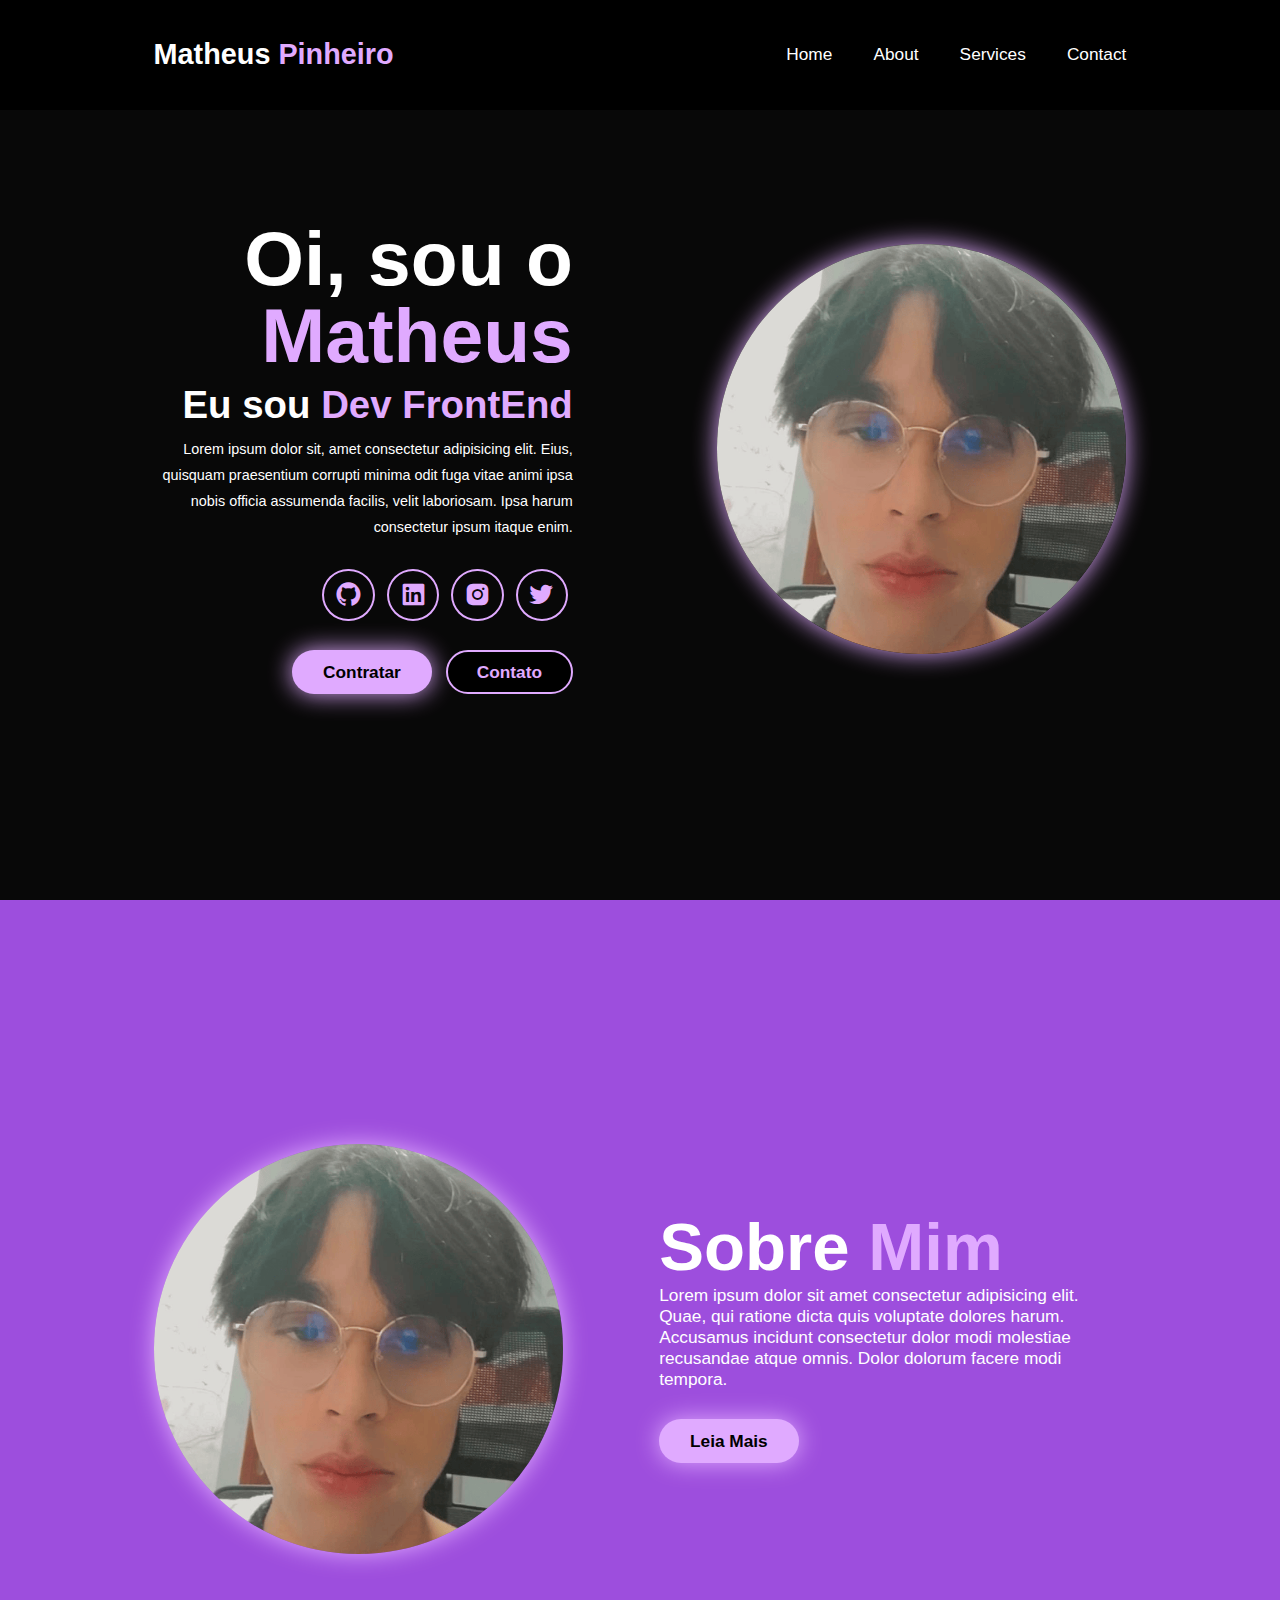
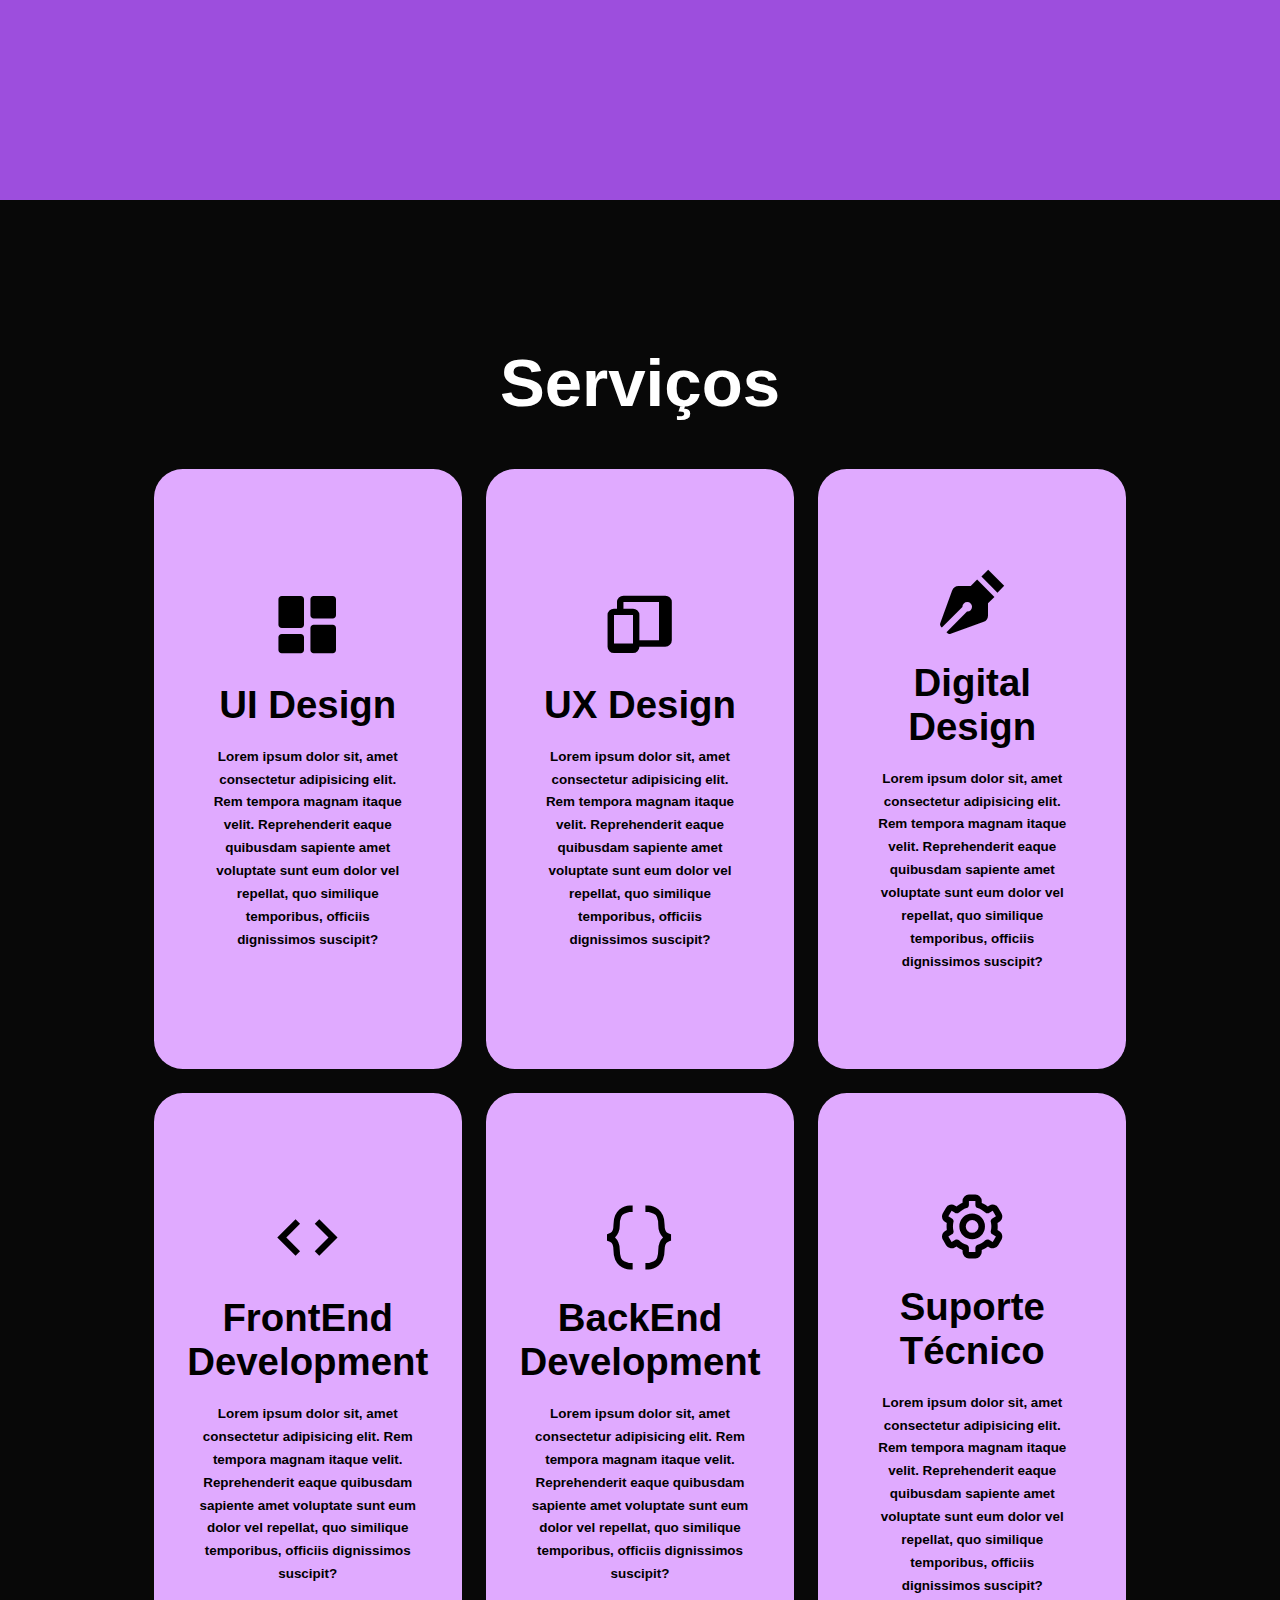
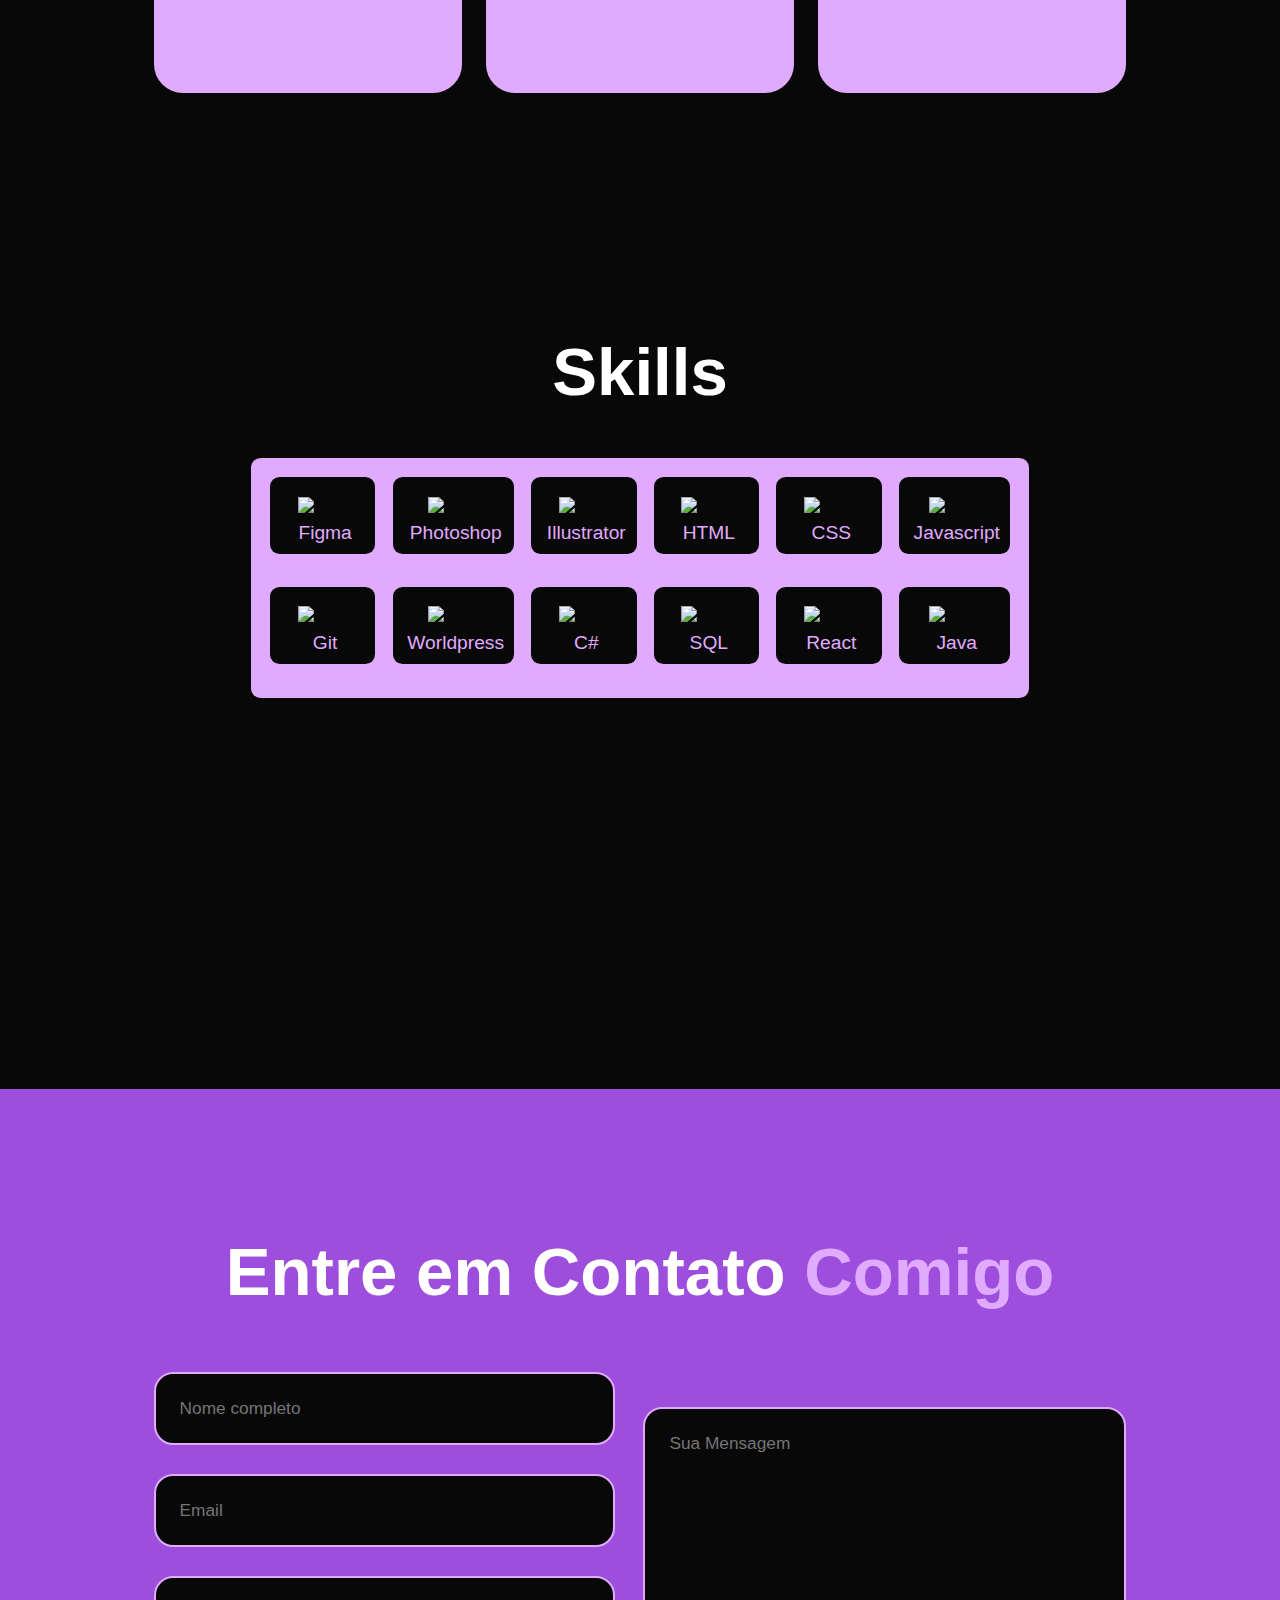
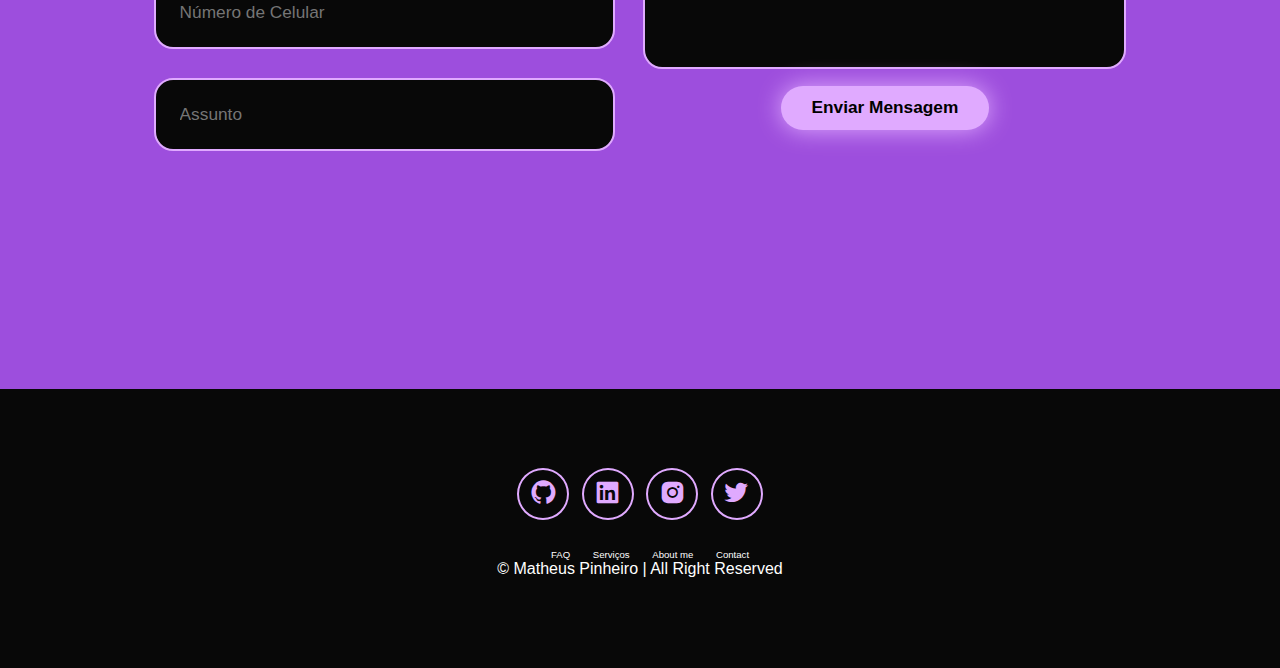
==== Web Portfolio/index.html @ ce692650 "Add files via upload" ====
<!DOCTYPE html>
<html lang="en">

<head>
    <meta charset="UTF-8" />
    <meta name="viewport" content="width=device-width, initial-scale=1.0" />
    <title>Portfolio Website</title>
    <link rel="stylesheet" href="src/css/styles.css" />
    <link rel="icon" type="image" href="./src/img/discussion_2284934.png">
    <link href="https://unpkg.com/boxicons@2.1.4/css/boxicons.min.css" rel="stylesheet" />
</head>

<body>

    <header class="header">
        <a href="#home" class="logo">Matheus
            <span>Pinheiro</span></a>

        <i class="bx bx-menu" id="menu-icon"></i>

        <nav class="navbar">
            <a href="#home">Home</a>
            <a href="#about">About</a>
            <a href="#services">Services</a>
            <a href="#contact">Contact</a>
        </nav>
    </header>

    <section class="home" id="home">

        <div class="home-content">
            <h1>Oi, sou o <span>Matheus</span></h1>
            <h3>Eu sou <span>Dev FrontEnd</span></h3>
            <p>Lorem ipsum dolor sit, amet consectetur adipisicing elit. Eius, quisquam praesentium corrupti minima odit
                fuga vitae animi ipsa nobis officia assumenda facilis, velit laboriosam. Ipsa harum consectetur ipsum
                itaque enim.</p>

            <div class="social-icon">
                <a href="#'">
                    <i class="bx bxl-github"></i>
                </a>

                <a href="#'">
                    <i class="bx bxl-linkedin-square"></i>
                </a>

                <a href="#'">
                    <i class="bx bxl-instagram-alt"></i>
                </a>

                <a href="#'">
                    <i class="bx bxl-twitter"></i>
                </a>
            </div>

            <div class="btn-group">
                <a href="#" class="btn">Contratar</a>
                <a href="#contact" class="btn">Contato</a>
            </div>

        </div>

        <div class="home-image">
            <img src="src/img/image.png" alt="">
        </div>
    </section>

    <section class="about" id="about">
        <div class="about-img">
            <img src="src/img/image.png" alt="">
        </div>

        <div class="about-content">
            <h2>Sobre <span>Mim</span></h2>
            <p>Lorem ipsum dolor sit amet consectetur adipisicing elit. Quae, qui ratione dicta quis voluptate dolores
                harum. Accusamus incidunt consectetur dolor modi molestiae recusandae atque omnis. Dolor dolorum facere
                modi tempora.</p>
            <a href="#" class="btn">Leia Mais</a>
        </div>
    </section>


    <section class="services" id="services">
        <h2 class="heading">Serviços</h2>

        <div class="services-container">

            <div class="service-box">
                <div class="service-info">
                    <i class="bx bxs-dashboard"></i>
                    <h4>UI Design</h4>
                    <p>Lorem ipsum dolor sit, amet consectetur adipisicing elit. Rem tempora magnam itaque velit.
                        Reprehenderit eaque quibusdam sapiente amet voluptate sunt eum dolor vel repellat, quo similique
                        temporibus, officiis dignissimos suscipit?</p>
                </div>
            </div>


            <div class="service-box">
                <div class="service-info">
                    <i class="bx bxs-devices"></i>
                    <h4>UX Design</h4>
                    <p>Lorem ipsum dolor sit, amet consectetur adipisicing elit. Rem tempora magnam itaque velit.
                        Reprehenderit eaque quibusdam sapiente amet voluptate sunt eum dolor vel repellat, quo similique
                        temporibus, officiis dignissimos suscipit?</p>
                </div>
            </div>

            <div class="service-box">
                <div class="service-info">
                    <i class="bx bxs-pen"></i>
                    <h4>Digital Design</h4>
                    <p>Lorem ipsum dolor sit, amet consectetur adipisicing elit. Rem tempora magnam itaque velit.
                        Reprehenderit eaque quibusdam sapiente amet voluptate sunt eum dolor vel repellat, quo similique
                        temporibus, officiis dignissimos suscipit?</p>
                </div>
            </div>


            <div class="service-box">
                <div class="service-info">
                    <i class="bx bx-code"></i>
                    <h4>FrontEnd Development</h4>
                    <p>Lorem ipsum dolor sit, amet consectetur adipisicing elit. Rem tempora magnam itaque velit.
                        Reprehenderit eaque quibusdam sapiente amet voluptate sunt eum dolor vel repellat, quo similique
                        temporibus,
                        officiis dignissimos suscipit?</p>
                </div>
            </div>

            <div class="service-box">
                <div class="service-info">
                    <i class="bx bx-code-curly"></i>
                    <h4>BackEnd Development</h4>
                    <p>Lorem ipsum dolor sit, amet consectetur adipisicing elit.
                        Rem tempora magnam itaque velit. Reprehenderit eaque quibusdam sapiente amet voluptate sunt eum
                        dolor vel repellat, quo similique temporibus, officiis dignissimos suscipit?</p>
                </div>
            </div>

            <div class="service-box">
                <div class="service-info">
                    <i class="bx bx-cog"></i>
                    <h4>Suporte Técnico</h4>
                    <p>Lorem ipsum dolor sit, amet consectetur adipisicing elit.
                        Rem tempora magnam itaque velit. Reprehenderit eaque quibusdam sapiente amet voluptate sunt eum
                        dolor vel repellat, quo similique temporibus, officiis dignissimos suscipit?</p>
                </div>
            </div>
        </div>

    </section>


    <section class="skills" id="skills">
        <h2 class="heading">Skills</h2>
        <div class="container">
            <div class="row" id="skillsContainer">
                <div class="bar">
                    <div class="info">
                        <img src="/src/img/skills/figma.png""/>
                        <span>Figma</span>
                    </div>
                </div>

                <div class=" bar">
                        <div class="info">
                            <img src="/src/img/skills/photoshop-logo.png""/>
                        <span>Photoshop</span>
                    </div>
                </div>

                <div class=" bar">
                            <div class="info">
                                <img src="/src/img/skills/illustrator-logo.png""/>
                        <span>Illustrator</span>
                    </div>
                </div>

                <div class=" bar">
                    <div class="info">
                    <img src="/src/img/skills/logo-html-5-768.png""/>
                        <span>HTML</span>
                    </div>
                </div>

                <div class=" bar">
                    <div class="info">
                    <img src="/src/img/skills/logo-css-3-1024.png""/>
                        <span>CSS</span>
                    </div>
                </div>

                <div class=" bar">
                     <div class="info">
                     <img src="/src/img/skills/javascript-logo-0.png""/>
                        <span>Javascript</span>
                    </div>
                </div>

                <div class=" bar">
                  <div class="info">
                   <img src="/src/img/skills/git-logo.png""/>
                        <span>Git</span>
                    </div>
                </div>
                <div class=" bar">
                 <div class="info">
                   <img src="/src/img/skills/wordpress_PNG28.png""/>
                        <span>Worldpress</span>
                    </div>
                </div>

                <div class=" bar">
                  <div class="info">
                    <img src="/src/img/skills/c-logo.png""/>
                        <span>C#</span>
                    </div>
                </div>

                <div class=" bar">
                 <div class="info">
                  <img src="/src/img/skills/sql-logo.png""/>
                        <span>SQL</span>
                    </div>
                </div>

                <div class=" bar">
                <div class="info">
               <img src="/src/img/skills/React-logo.png" />
                  <span>React</span>
                                                            </div>
                 </div>

                <div class="bar">
               <div class="info">
                 <img src="/src/img/skills/java-logo.png""/>
                        <span>Java</span>
                    </div>
                </div>
            </div>
        </div>
    </section>

    <section class="contact" id="contact">
        <h2 class="heading">Entre em Contato <span>Comigo</span></h2>

        <form action="">

            <div class="input-group">
                <div class="input-box">
                    <input type="text" placeholder="Nome completo">
                    <input type="email" placeholder="Email">
                </div>

                <div class="input-box">
                    <input type="number" placeholder="Número de Celular">
                    <input type="text" placeholder="Assunto">
                </div>
            </div>

            <div class="input-group-2">
                <textarea name="" id="" cols="30" rows="10" placeholder="Sua Mensagem"></textarea>
                <input type="submit" value="Enviar Mensagem" class="btn">
            </div>

        </form>

    </section>

    <footer class="footer">
        <div class="social-icon">
            <a href="#'">
                <i class="bx bxl-github"></i>
            </a>

            <a href="#'">
                <i class="bx bxl-linkedin-square"></i>
            </a>

            <a href="#'">
                <i class="bx bxl-instagram-alt"></i>
            </a>

            <a href="#'">
                <i class="bx bxl-twitter"></i>
            </a>
        </div>

        <ul class="list">
            <li>
                <a href="#">FAQ</a>
            </li>

            <li>
                <a href="#services">Serviços</a>
            </li>

            <li>
                <a href="#about">About me</a>
            </li>

            <li>
                <a href="#contact">Contact</a>
            </li>
        </ul>

        <p class="copyright">
            © Matheus Pinheiro | All Right Reserved
        </p>
    </footer>
    <script src=" src/js/script.js"></script>
</body>

</html>
---- Web Portfolio/src/css/styles.css ----
* {
  margin: 0;
  padding: 0;
  box-sizing: border-box;
  text-decoration: none;
  border: none;
  outline: none;
  scroll-behavior: smooth;
  font-family: "Poppins", sans-serif;
}

html {
  font-size: 60%;
  overflow-x: hidden;
}

:root {
  --bg-color: #080808;
  --second-bg-color: #9d4edd;
  --text-color: white;
  --main-color: #e0aaff;
}

body {
  background: var(--bg-color);
  color: var(--text-color);
}

.header {
  position: fixed;
  width: 100%;
  top: 0%;
  left: 0%;
  padding: 4rem 12%;
  background: black;
  backdrop-filter: blur(10px);
  display: flex;
  justify-content: space-between;
  align-items: center;
  z-index: 100;
}

#menu-icon {
  font-size: 3.6rem;
  color: var(--main-color);
  display: none;
}

.logo {
  font-size: 3rem;
  color: var(--text-color);
  font-weight: 800;
  cursor: pointer;
  transition: 0.3s ease;
}

.logo:hover {
  transform: scale(1.1);
}

span {
  color: var(--main-color);
}

.navbar a {
  font-size: 1.8rem;
  color: var(--text-color);
  margin-left: 4rem;
  font-weight: 500;
  border-bottom: 3px solid transparent;
  transition: 0.3s ease;
}

.navbar a:hover {
  border-bottom: 3px solid var(--main-color);
  color: var(--main-color);
}

section {
  min-height: 100vh;
  padding: 10rem 12%;
}

.home {
  display: flex;
  align-items: center;
  justify-content: center;
  gap: 15rem;
}

.home-content {
  display: flex;
  flex-direction: column;
  align-items: flex-end;
  text-align: right;
}

.home-content h1 {
  font-size: 8rem;
  font-weight: 700;
  margin-top: 1.5rem;
  line-height: 1;
}

.home-content h3 {
  font-size: 4rem;
  margin: 1rem 0;
}

.home-content p {
  font-size: 1.5rem;
  font-weight: 500;
  line-height: 1.8;
}

.home-image img {
  width: 32vw;
  border-radius: 50%;
  box-shadow: 0 0 25px var(--main-color);
  transition: 0.4s ease-in-out;
}

.home-image img:hover {
  box-shadow: 0 0 25px var(--main-color),
    0 0 50px var(--main-color) 0 0 100px var(--main-color)
}

.social-icon a {
  display: inline-flex;
  justify-content: center;
  align-items: center;
  font-size: 3rem;
  padding: 1rem;
  background: transparent;
  border: 2px solid var(--main-color);
  border-radius: 50%;
  color: var(--main-color);
  margin: 3rem 0.5rem;
}

.social-icon a:hover {
  color: var(--text-color);
  background-color: var(--main-color);
  transform: scale(1.2)translateY(-5px);
  box-shadow: 0 0 25px var(--main-color);
}

.btn-group {
  display: flex;
  gap: 1.5rem;
}

.btn {
  display: inline-block;
  padding: 1rem 3rem;
  background: var(--main-color);
  box-shadow: 0 0 25px var(--main-color);
  border-radius: 3rem;
  font-size: 1.8rem;
  color: black;
  border: 2px solid transparent;
  font-weight: 600;
  transition: 0.3s ease-in-out;
}

.btn:hover {
  transform: scale(1.05);
  box-shadow: 0 0 25px var(--main-color),
    0 0 50px var(--main-color);
}

.btn-group a:nth-of-type(2) {
  background-color: black;
  color: var(--main-color);
  border: 2px solid var(--main-color);
  box-shadow: 0 0 25px transparent;
}

.btn-group a:nth-of-type(2):hover {
  box-shadow: 0 0 25px var(--main-color);
  background-color: var(--main-color);
  color: black;
}

.about {
  display: flex;
  justify-content: center;
  align-items: center;
  gap: 10rem;
  background-color: var(--second-bg-color);
}

.about-img img {
  width: 32vw;
  border-radius: 50%;
  box-shadow: 0 0 25px var(--main-color);
  transition: 0.4s ease-in-out;
}

.about-img img:hover {
  box-shadow: 0 0 25px var(--main-color),
    0 0 50px var(--main-color) 0 0 100px var(--main-color)
}

.about-content h2 {
  font-size: 7rem;
  text-align: left;
}

.about-content p {
  font-size: 1.8rem;
}

.about-content .btn {
  margin: 3rem 0;
}

::-webkit-scrollbar {
  width: 20px;
}

::-webkit-scrollbar-thumb {
  background-color: var(--main-color);
}

::-webkit-scrollbar-track {
  background-color: var(--bg-color);
}

.heading {
  text-align: center;
  font-size: 7rem;
  margin: 5rem 0;
}

.services {
  background-color: var(--bg-color);
  color: black;
}

.services h2 {
  color: var(--text-color);
}

.services-container {
  display: grid;
  grid-template-columns: repeat(auto-fit, minmax(300px, 1fr));
  align-items: center;
  gap: 2.5rem;
}

.service-box {
  display: flex;
  justify-content: center;
  align-items: center;
  background-color: var(--main-color);
  height: 600px;
  border-radius: 3rem;
  cursor: pointer;
  border: 5px solid transparent;
  transition: 0.4s ease-in-out;
}

.service-box:hover {
  background-color: var(--second-bg-color);
  color: var(--main-color);
  border: 5px solid var(--main-color);
  transform: scale(1.03);
}

.service-info {
  display: flex;
  flex-direction: column;
  text-align: center;
  justify-content: center;
  align-items: center;
  padding: 5rem;
}

.service-info i {
  font-size: 8rem;
}

.service-info h4 {
  font-size: 4rem;
  margin: 2rem 0;
  font-weight: 800;
}

.service-info p {
  font-size: 1.4rem;
  font-weight: 600;
  line-height: 1.7;
}

.skills {
  background: var(--bg-color);
}

.skills .container {
  background: var(--main-color);
  color: var(--text-color);
  border-radius: 1rem;
  padding: 2rem;
  width: 80%;
  margin: auto;
  margin-top: 2rem;
}

.skills .container .row {
  display: grid;
  grid-template-columns: repeat(6, 1fr);
  flex-wrap: wrap;
  gap: 1.8rem;
}

.skills .container .bar {
  margin-bottom: 15px;
  padding: 10px;
  border-radius: 1rem;
  background: var(--bg-color);
  box-shadow: 0 4px 10px var(--main-color);
  transition: 0.3s ease;
}

.skills .container .bar:hover {
  box-shadow: 0 4px 10px var(--main-color);
  transform: scale(1.03);
}

.skills .container .bar .info {
  display: flex;
  flex-direction: column;
  align-items: center;
  gap: 1rem;
  margin-top: 1rem;
}

.skills .container .bar .info span {
  font-size: 2rem;
  font-weight: 500;
  margin-left: 0.5rem;
}

.skills .container .bar img {
  width: 50px;
  height: auto;
  transition: transform 0.3s ease, box-shadow 0.3s ease;
}

.contact {
  background-color: var(--second-bg-color);
}

.contact h2{
  margin-bottom: 3rem;
  color: var(--text-color);
}

.contact form{
  display: flex;
  align-items: center;
  justify-content: center;
  gap: 3rem;
  margin: 5rem 0;
  text-align: center;
}

.contact form .input-box input,
.contact form textarea {
  width: 100%;
  padding: 2.5rem;
  font-size: 1.8rem;
  color: var(--text-color);
  background-color: var(--bg-color);
  border-radius: 2rem;
  border: 2px solid var(--main-color);
  margin: 1.5rem 0;
  resize: none;
}

.footer {
  background-color: var(--bg-color);
  padding: 50px 0;
}

.footer .social-icon {
  text-align: center;
}

.footer ul{
  text-align: center;
  font: 1.8rem;
}

.footer ul li{
  display: inline-block;
  margin-left: 20px;
}

.footer ul li a{
  color: white;
  border-bottom: 3px solid transparent;
  transition: 0.3s ease-in-out;
}

.footer ul li a:hover{
  border-bottom: 3px solid var(--main-color);
}

.footer .copyright {
  text-align: center;
  margin-bottom: 40px;
  font-size: 16px;
}

@media(max-width:1024px){
  #menu-icon {
    display: block;
  }

  .navbar {
    position: absolute;
    top: 100%;
    right: 0;
    width: 50%;
    padding: 1rem 3rem;
    background-color: rgba(0, 0, 0, 0.8);
    border-left: 2px solid var(--main-color);
    border-bottom: 2px solid var(--main-color);
    border-bottom-left-radius: 2rem;
    display: none;
  }

  .navbar a {
    display: block;
    font-size: 2rem;
    margin: 3rem 0; 
    color: var(--text-color);
  }

  .navbar.active {
    display: block;
  }

  .home {
    flex-direction: column-reverse;
    margin: 5rem 0;
    gap: 5rem
  }

  .home-content {
    align-items: center;
    text-align: center;
  }

  .home-image img {
    width: 52vw;
  }

  .about {
    flex-direction: column-reverse;
    text-align: center;
  }

  .about h2 {
    text-align: center;
    margin: 2rem 0;
  }

  .about img{
    width: 52vw;
  }

    .skills .container {
      width: 90%; 
      padding: 1.5rem; 
    }
  
    .skills .container .row {
      grid-template-columns: repeat(3, 1fr); 
      gap: 1.5rem; 
    }
  
    .skills .container .bar {
      padding: 8px; 
      box-shadow: 0 2px 8px var(--main-color); /* Reduz o tamanho da sombra */
    }
  
    .skills .container .bar .info span {
      font-size: 1.8rem; 
    }
  
    .skills .container .bar img {
      width: 40px; 
    }

  .contact form {
    flex-direction: column;
  }
}
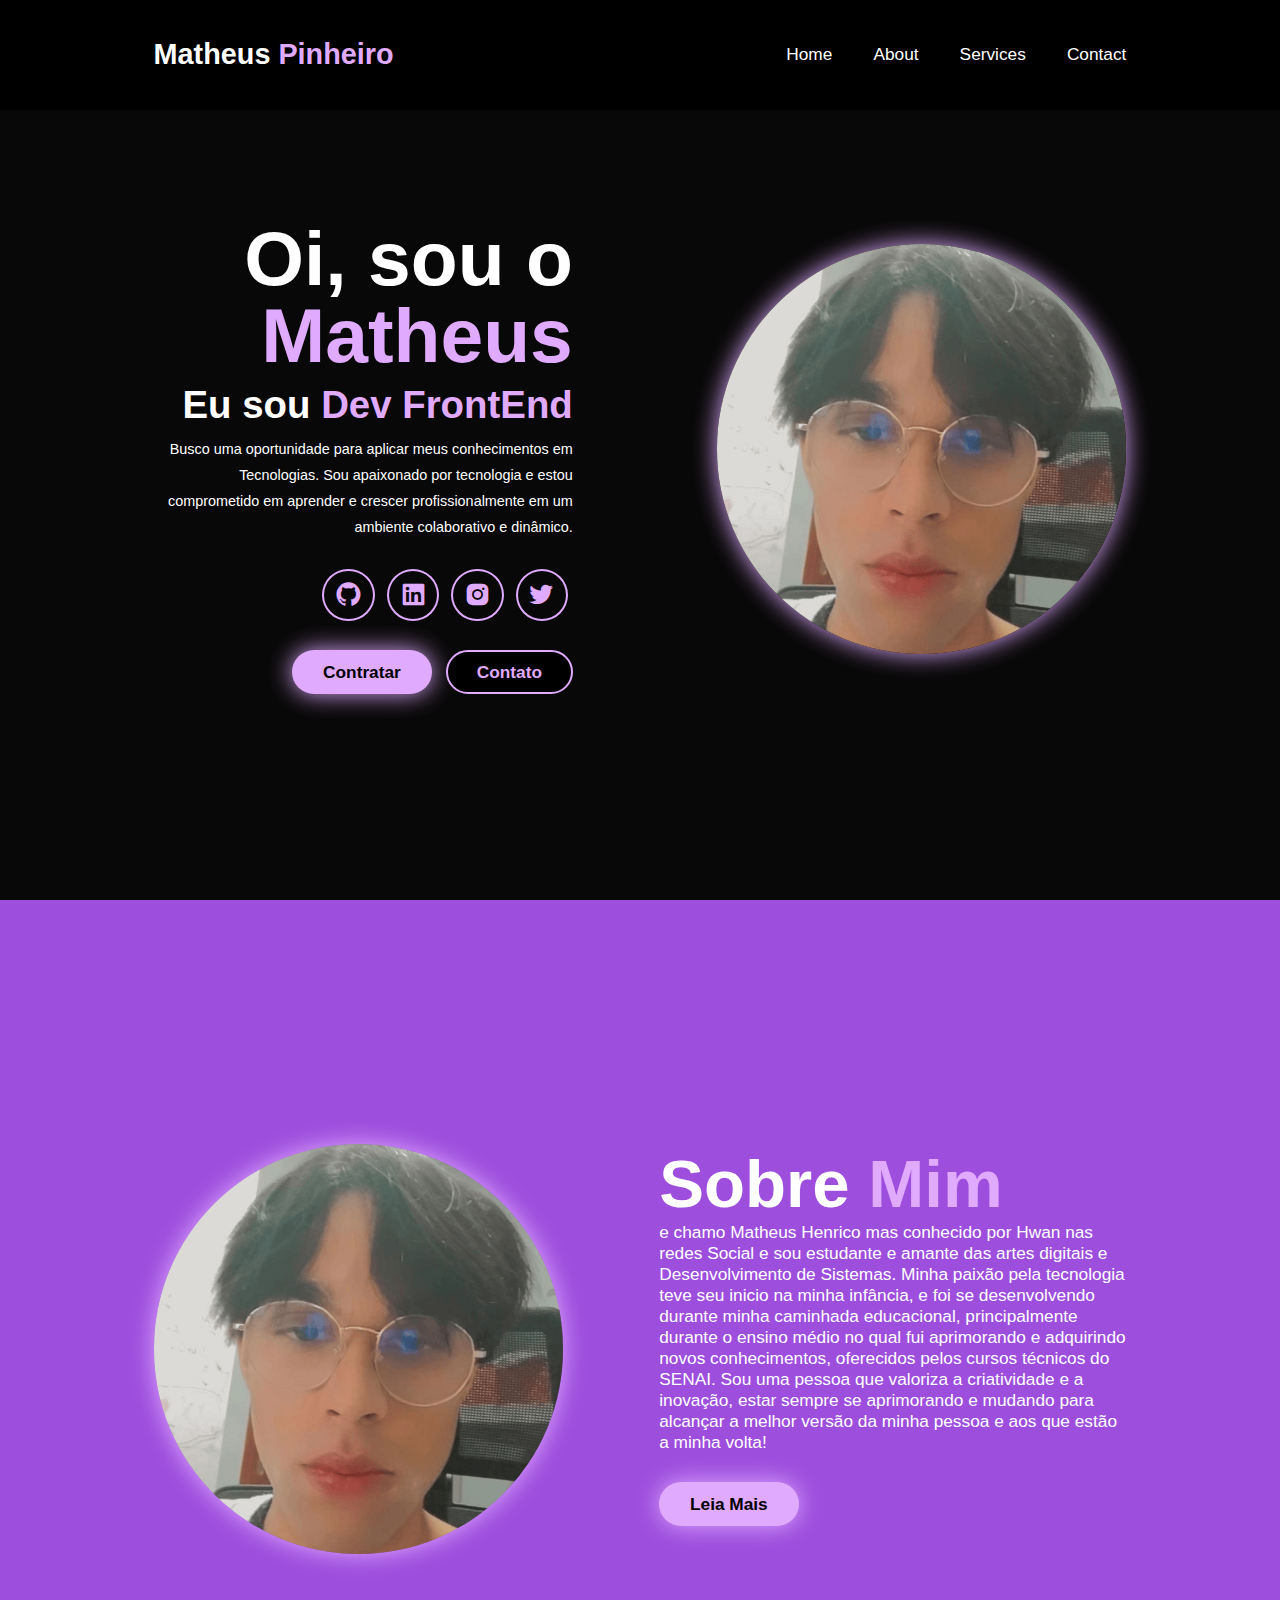
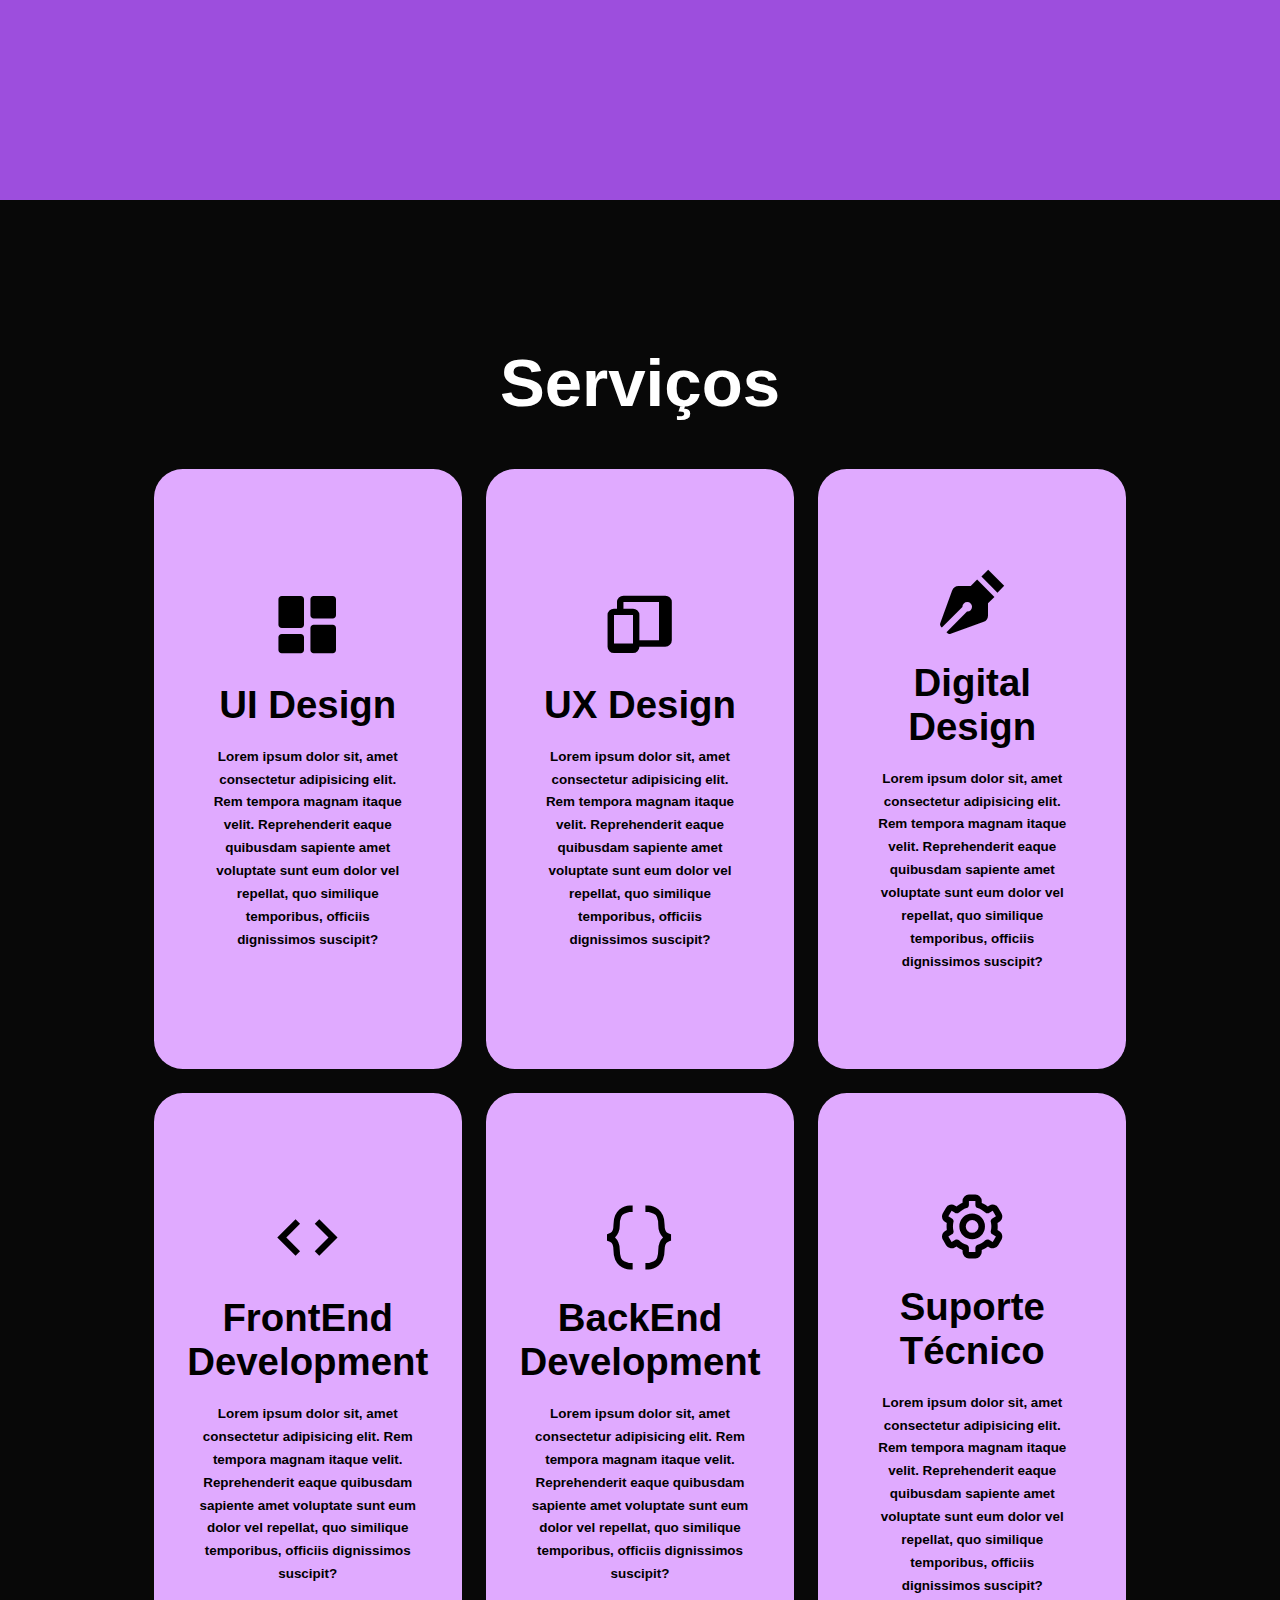
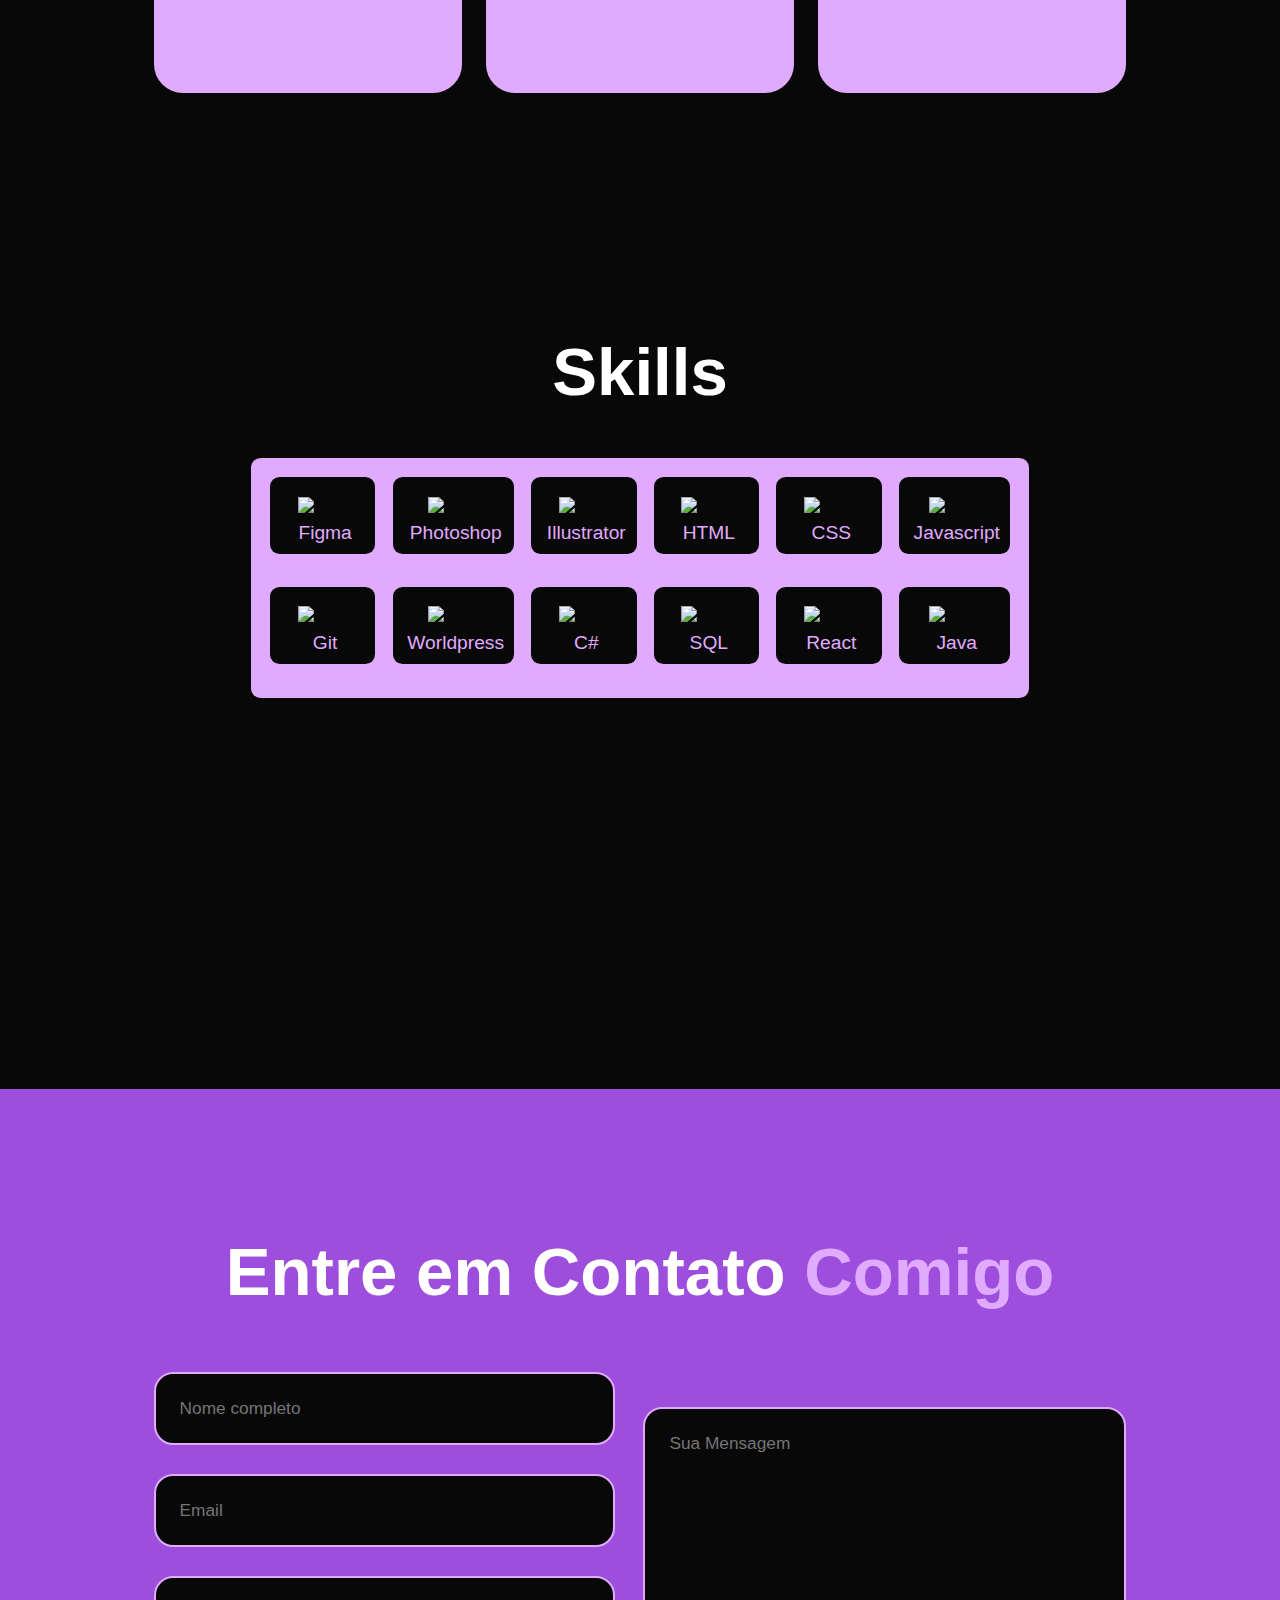
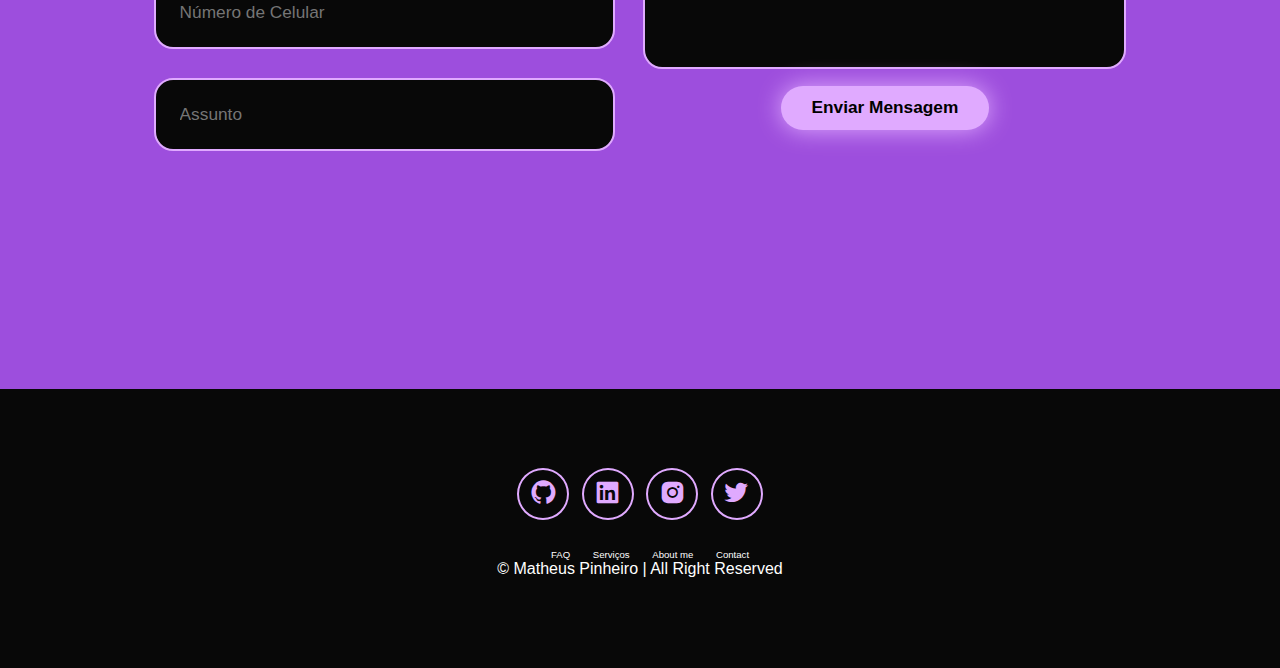
==== commit 081d93a9: "Update index.html" ====
--- a/Web Portfolio/index.html
+++ b/Web Portfolio/index.html
@@ -31,9 +31,9 @@
         <div class="home-content">
             <h1>Oi, sou o <span>Matheus</span></h1>
             <h3>Eu sou <span>Dev FrontEnd</span></h3>
-            <p>Lorem ipsum dolor sit, amet consectetur adipisicing elit. Eius, quisquam praesentium corrupti minima odit
-                fuga vitae animi ipsa nobis officia assumenda facilis, velit laboriosam. Ipsa harum consectetur ipsum
-                itaque enim.</p>
+            <p>Busco uma oportunidade para aplicar meus conhecimentos em Tecnologias. Sou 
+                apaixonado por tecnologia e estou comprometido em aprender e crescer 
+                profissionalmente em um ambiente colaborativo e dinâmico.</p>
 
             <div class="social-icon">
                 <a href="#'">
@@ -72,9 +72,10 @@
 
         <div class="about-content">
             <h2>Sobre <span>Mim</span></h2>
-            <p>Lorem ipsum dolor sit amet consectetur adipisicing elit. Quae, qui ratione dicta quis voluptate dolores
-                harum. Accusamus incidunt consectetur dolor modi molestiae recusandae atque omnis. Dolor dolorum facere
-                modi tempora.</p>
+            <p>e chamo Matheus Henrico mas conhecido por Hwan nas redes Social e sou estudante e amante das artes digitais e Desenvolvimento de Sistemas.
+
+                Minha paixão pela tecnologia teve seu inicio na minha infância, e foi se desenvolvendo durante minha caminhada educacional, principalmente durante o ensino médio no qual fui aprimorando e adquirindo novos conhecimentos, oferecidos pelos cursos técnicos do SENAI.              
+                Sou uma pessoa que valoriza a criatividade e a inovação, estar sempre se aprimorando e mudando para alcançar a melhor versão da minha pessoa e aos que estão a minha volta!</p>
             <a href="#" class="btn">Leia Mais</a>
         </div>
     </section>
@@ -312,4 +313,4 @@
     <script src=" src/js/script.js"></script>
 </body>
 
-</html>+</html>
